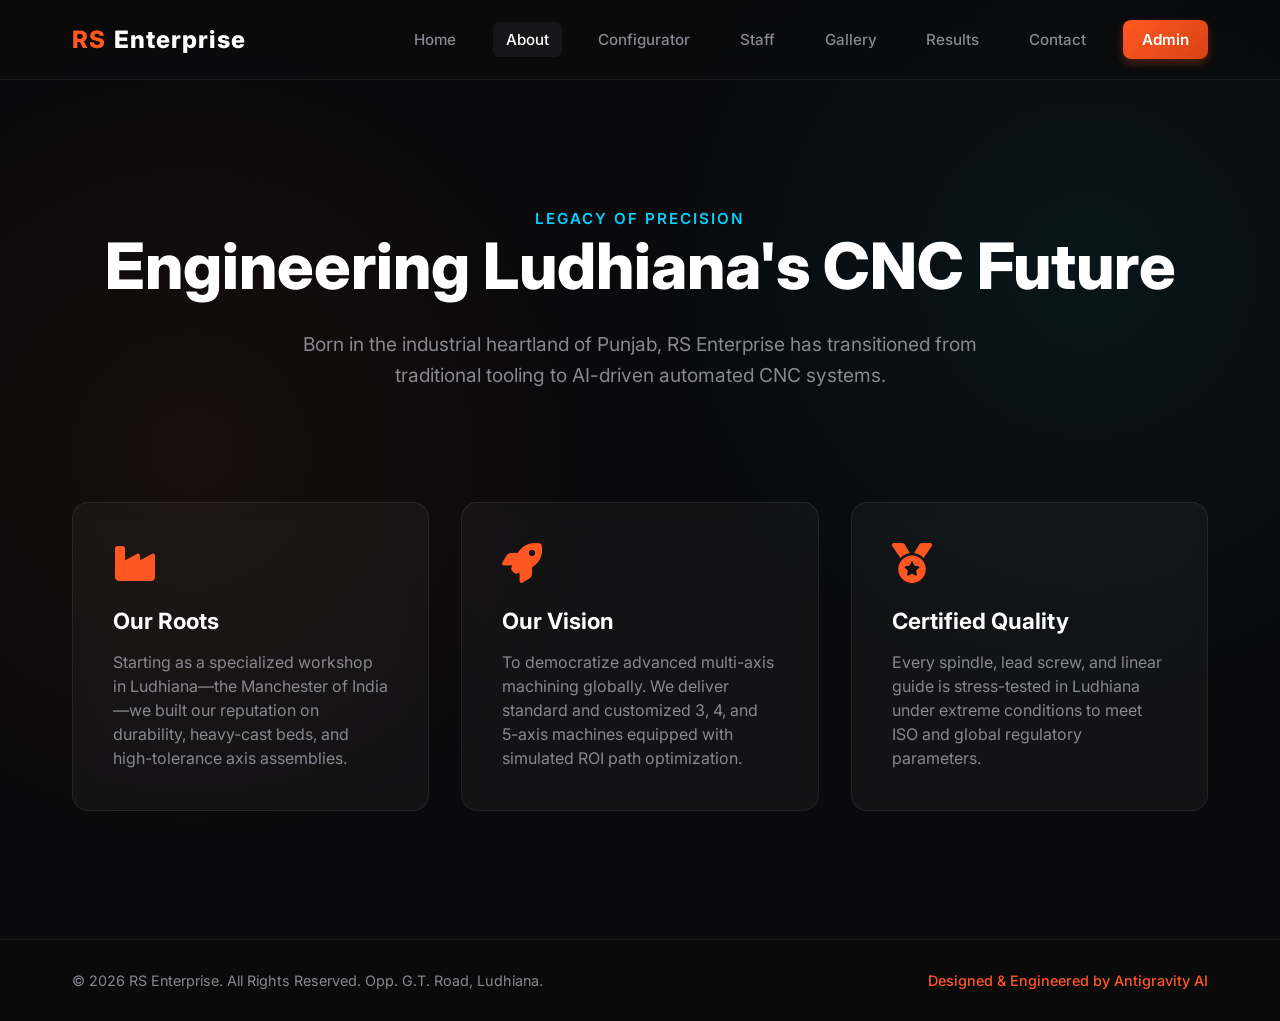
==== client/about.html @ ba9de322 "Added multi-tab structural pages, copied dashboard render image into assets, and added /api/leads GE" ====
<!DOCTYPE html>
<html lang="en">
<head>
    <meta charset="UTF-8">
    <meta name="viewport" content="width=device-width, initial-scale=1.0">
    <title>About Us - RS Enterprise CNC</title>
    <link rel="stylesheet" href="styles.css">
    <link href="https://fonts.googleapis.com/css2?family=Inter:wght@300;400;600;800&display=swap" rel="stylesheet">
    <link rel="stylesheet" href="https://cdnjs.cloudflare.com/ajax/libs/font-awesome/6.4.0/css/all.min.css">
</head>
<body>
    <div class="mesh-background"></div>

    <!-- Navigation Header -->
    <header class="glass-navbar">
        <div class="nav-container">
            <a href="index.html" class="logo">
                <span class="logo-bold">RS</span> Enterprise
            </a>
            <nav class="nav-menu" id="nav-menu">
                <a href="index.html" class="nav-link">Home</a>
                <a href="about.html" class="nav-link active">About</a>
                <a href="configurator.html" class="nav-link">Configurator</a>
                <a href="staff.html" class="nav-link">Staff</a>
                <a href="gallery.html" class="nav-link">Gallery</a>
                <a href="results.html" class="nav-link">Results</a>
                <a href="contact.html" class="nav-link">Contact</a>
                <a href="login.html" class="nav-link btn-nav">Admin</a>
            </nav>
            <button class="nav-toggle" id="nav-toggle">
                <i class="fa-solid fa-bars"></i>
            </button>
        </div>
    </header>

    <!-- Main Container -->
    <main class="page-container">
        <section class="hero-section" style="padding-bottom: 2rem;">
            <span class="hero-tagline">Legacy of Precision</span>
            <h1 class="hero-title">Engineering Ludhiana's CNC Future</h1>
            <p class="hero-subtitle">Born in the industrial heartland of Punjab, RS Enterprise has transitioned from traditional tooling to AI-driven automated CNC systems.</p>
        </section>

        <!-- Legacy Cards Grid -->
        <div class="features-grid" style="margin-top: 2rem;">
            <div class="feature-card">
                <i class="fa-solid fa-industry"></i>
                <h3>Our Roots</h3>
                <p>Starting as a specialized workshop in Ludhiana—the Manchester of India—we built our reputation on durability, heavy-cast beds, and high-tolerance axis assemblies.</p>
            </div>
            <div class="feature-card">
                <i class="fa-solid fa-rocket"></i>
                <h3>Our Vision</h3>
                <p>To democratize advanced multi-axis machining globally. We deliver standard and customized 3, 4, and 5-axis machines equipped with simulated ROI path optimization.</p>
            </div>
            <div class="feature-card">
                <i class="fa-solid fa-medal"></i>
                <h3>Certified Quality</h3>
                <p>Every spindle, lead screw, and linear guide is stress-tested in Ludhiana under extreme conditions to meet ISO and global regulatory parameters.</p>
            </div>
        </div>
    </main>

    <!-- Global Footer -->
    <footer class="glass-footer">
        <div class="footer-container">
            <p>&copy; 2026 RS Enterprise. All Rights Reserved. Opp. G.T. Road, Ludhiana.</p>
            <p class="designer">Designed & Engineered by Antigravity AI</p>
        </div>
    </footer>

    <script src="navbar.js"></script>
</body>
</html>
---- client/styles.css ----
:root {
    --bg-dark: #0a0a0c;
    --accent-orange: #ff5722;
    --accent-blue: #00d2ff;
    --text-main: #ffffff;
    --text-muted: #888890;
    --glass-bg: rgba(255, 255, 255, 0.04);
    --glass-border: rgba(255, 255, 255, 0.08);
    --nav-height: 80px;
}

* {
    box-sizing: border-box;
    margin: 0;
    padding: 0;
    font-family: 'Inter', sans-serif;
}

body {
    background-color: var(--bg-dark);
    color: var(--text-main);
    min-height: 100vh;
    overflow-x: hidden;
    display: flex;
    flex-direction: column;
    padding-top: var(--nav-height);
}

/* Mesh Gradient Background */
.mesh-background {
    position: fixed;
    top: 0;
    left: 0;
    width: 100vw;
    height: 100vh;
    background: radial-gradient(circle at 15% 50%, rgba(255, 87, 34, 0.06), transparent 35%),
                radial-gradient(circle at 85% 30%, rgba(0, 210, 255, 0.06), transparent 35%);
    z-index: -1;
    animation: pulseBg 15s infinite alternate;
}

@keyframes pulseBg {
    0% { transform: scale(1); }
    100% { transform: scale(1.03); }
}

/* Unified Navigation Bar */
.glass-navbar {
    position: fixed;
    top: 0;
    left: 0;
    width: 100%;
    height: var(--nav-height);
    background: rgba(10, 10, 12, 0.7);
    backdrop-filter: blur(15px);
    -webkit-backdrop-filter: blur(15px);
    border-bottom: 1px solid var(--glass-border);
    z-index: 1000;
    display: flex;
    align-items: center;
}

.nav-container {
    width: 100%;
    max-width: 1200px;
    margin: 0 auto;
    padding: 0 2rem;
    display: flex;
    justify-content: space-between;
    align-items: center;
}

.logo {
    color: var(--text-main);
    text-decoration: none;
    font-size: 1.5rem;
    font-weight: 800;
    letter-spacing: 1px;
    display: flex;
    align-items: center;
    gap: 0.5rem;
}

.logo-bold {
    color: var(--accent-orange);
}

.nav-menu {
    display: flex;
    align-items: center;
    gap: 1.5rem;
}

.nav-link {
    color: var(--text-muted);
    text-decoration: none;
    font-size: 0.95rem;
    font-weight: 500;
    transition: all 0.3s;
    padding: 0.5rem 0.8rem;
    border-radius: 6px;
}

.nav-link:hover, .nav-link.active {
    color: var(--text-main);
    background: rgba(255,255,255,0.05);
}

.btn-nav {
    background: linear-gradient(135deg, var(--accent-orange), #d84315);
    color: #fff;
    font-weight: 600;
    padding: 0.6rem 1.2rem;
    border-radius: 8px;
    box-shadow: 0 4px 10px rgba(255, 87, 34, 0.3);
}

.btn-nav:hover {
    transform: translateY(-2px);
    box-shadow: 0 6px 15px rgba(255, 87, 34, 0.4);
    color: #fff;
}

.nav-toggle {
    display: none;
    background: none;
    border: none;
    color: #fff;
    font-size: 1.5rem;
    cursor: pointer;
}

/* Page Layout Template */
.page-container {
    width: 100%;
    max-width: 1200px;
    margin: 0 auto;
    padding: 4rem 2rem;
    flex-grow: 1;
    display: flex;
    flex-direction: column;
    justify-content: center;
}

/* Hero Section */
.hero-section {
    text-align: center;
    padding: 4rem 0;
}

.hero-tagline {
    color: var(--accent-blue);
    font-size: 0.95rem;
    font-weight: 600;
    letter-spacing: 2px;
    text-transform: uppercase;
    margin-bottom: 1rem;
}

.hero-title {
    font-size: clamp(2.2rem, 6vw, 4rem);
    font-weight: 800;
    line-height: 1.2;
    margin-bottom: 1.5rem;
}

.hero-subtitle {
    color: var(--text-muted);
    font-size: 1.2rem;
    max-width: 700px;
    margin: 0 auto 3rem auto;
    line-height: 1.6;
}

.hero-btns {
    display: flex;
    justify-content: center;
    gap: 1.5rem;
}

.btn-primary, .btn-secondary {
    padding: 1rem 2rem;
    border-radius: 8px;
    font-size: 1.1rem;
    font-weight: 600;
    text-decoration: none;
    transition: all 0.3s;
    display: inline-flex;
    align-items: center;
    gap: 0.8rem;
}

.btn-primary {
    background: linear-gradient(135deg, var(--accent-orange), #d84315);
    color: #fff;
    box-shadow: 0 4px 15px rgba(255, 87, 34, 0.3);
}

.btn-primary:hover {
    transform: translateY(-2px);
    box-shadow: 0 6px 20px rgba(255, 87, 34, 0.4);
}

.btn-secondary {
    background: var(--glass-bg);
    border: 1px solid var(--glass-border);
    color: #fff;
}

.btn-secondary:hover {
    background: rgba(255,255,255,0.08);
    border-color: var(--accent-blue);
}

/* Section Header */
.section-header {
    text-align: center;
    margin-bottom: 4rem;
}

.section-title {
    font-size: 2.2rem;
    font-weight: 700;
    margin-bottom: 1rem;
}

.section-subtitle {
    color: var(--text-muted);
    font-size: 1.1rem;
}

/* Features Grid */
.features-grid {
    display: grid;
    grid-template-columns: repeat(auto-fit, minmax(300px, 1fr));
    gap: 2rem;
    margin-bottom: 4rem;
}

.feature-card {
    background: var(--glass-bg);
    border: 1px solid var(--glass-border);
    backdrop-filter: blur(10px);
    -webkit-backdrop-filter: blur(10px);
    border-radius: 16px;
    padding: 2.5rem;
    transition: all 0.3s ease;
}

.feature-card:hover {
    transform: translateY(-5px);
    border-color: var(--accent-orange);
    box-shadow: 0 10px 30px rgba(255, 87, 34, 0.08);
}

.feature-card i {
    font-size: 2.5rem;
    color: var(--accent-orange);
    margin-bottom: 1.5rem;
}

.feature-card h3 {
    font-size: 1.4rem;
    margin-bottom: 1rem;
}

.feature-card p {
    color: var(--text-muted);
    line-height: 1.5;
}

/* Stats Section */
.stats-section {
    display: flex;
    justify-content: center;
    gap: 4rem;
    margin-top: 4rem;
    flex-wrap: wrap;
}

.stat-item {
    text-align: center;
}

.stat-num {
    font-size: 3rem;
    font-weight: 800;
    color: var(--accent-blue);
    margin-bottom: 0.5rem;
}

.stat-label {
    color: var(--text-muted);
    font-size: 0.95rem;
    text-transform: uppercase;
    letter-spacing: 1px;
}

/* App Container for Configurator Page */
.app-container {
    width: 100%;
    max-width: 1000px;
    padding: 2rem;
    position: relative;
    min-height: 600px;
    margin: 2rem auto;
}

/* Configurator Wizard Steps (Preserved) */
.wizard-step {
    position: absolute;
    width: 100%;
    top: 50%;
    left: 50%;
    transform: translate(-50%, -50%) scale(1);
    opacity: 1;
    transition: all 0.6s cubic-bezier(0.175, 0.885, 0.32, 1.275);
    pointer-events: auto;
}

.wizard-step.hidden {
    opacity: 0;
    transform: translate(-50%, -40%) scale(0.95);
    pointer-events: none;
    visibility: hidden;
}

.wizard-step.exit-up {
    opacity: 0;
    transform: translate(-50%, -60%) scale(1.05);
    pointer-events: none;
    visibility: hidden;
}

.headline {
    text-align: center;
    font-size: clamp(1.8rem, 5vw, 2.5rem);
    font-weight: 600;
    margin-bottom: 3rem;
    line-height: 1.3;
}

/* Glassmorphism Cards */
.card-grid {
    display: flex;
    gap: 2rem;
    justify-content: center;
}

.industry-card {
    background: var(--glass-bg);
    border: 1px solid var(--glass-border);
    backdrop-filter: blur(10px);
    -webkit-backdrop-filter: blur(10px);
    border-radius: 16px;
    padding: 2.5rem 1.5rem;
    text-align: center;
    color: var(--text-main);
    cursor: pointer;
    flex: 1;
    transition: all 0.3s ease;
}

.industry-card:hover {
    transform: translateY(-10px);
    background: rgba(255, 255, 255, 0.08);
    border-color: var(--accent-blue);
    box-shadow: 0 10px 30px rgba(0, 210, 255, 0.15);
}

.industry-card .icon {
    font-size: 3rem;
    margin-bottom: 1.5rem;
    color: var(--accent-blue);
}

.industry-card h2 {
    font-size: 1.5rem;
    margin-bottom: 0.5rem;
}

.industry-card p {
    color: var(--text-muted);
    font-size: 0.95rem;
    line-height: 1.4;
}

/* Inputs & Form Elements */
.input-group {
    background: var(--glass-bg);
    border: 1px solid var(--glass-border);
    border-radius: 12px;
    padding: 2rem;
    margin-bottom: 1.5rem;
    backdrop-filter: blur(10px);
}

label {
    display: block;
    font-size: 1.1rem;
    font-weight: 600;
    margin-bottom: 1rem;
}

.glass-input, .glass-slider {
    width: 100%;
    background: rgba(0,0,0,0.3);
    border: 1px solid var(--glass-border);
    color: #fff;
    padding: 1rem;
    border-radius: 8px;
    font-size: 1rem;
    outline: none;
    min-height: 44px;
}

.glass-input:focus {
    border-color: var(--accent-orange);
}

.glass-input option {
    background-color: var(--bg-dark);
}

.toggle-group {
    display: flex;
    gap: 1rem;
}

.axis-toggle {
    flex: 1;
    background: rgba(0,0,0,0.3);
    border: 1px solid var(--glass-border);
    color: #fff;
    padding: 1rem;
    border-radius: 8px;
    cursor: pointer;
    transition: all 0.2s;
    min-height: 44px;
}

.axis-toggle.active, .axis-toggle:hover {
    background: rgba(255, 87, 34, 0.1);
    border-color: var(--accent-orange);
    color: var(--accent-orange);
}

.microcopy {
    color: var(--text-muted);
    font-size: 0.85rem;
    margin-top: 0.5rem;
}

/* Buttons inside Wizard */
.nav-btn, .cta-btn {
    display: block;
    width: 100%;
    padding: 1.2rem;
    background: transparent;
    border: 1px solid var(--glass-border);
    color: #fff;
    font-size: 1.1rem;
    border-radius: 8px;
    cursor: pointer;
    transition: all 0.3s;
    text-align: center;
    margin-top: 2rem;
    min-height: 55px;
}

.nav-btn:hover {
    background: rgba(255,255,255,0.05);
}

.cta-btn {
    background: linear-gradient(135deg, var(--accent-orange), #d84315);
    border: none;
    font-weight: 600;
    font-size: 1.3rem;
    box-shadow: 0 4px 15px rgba(255, 87, 34, 0.4);
    display: flex;
    flex-direction: column;
    align-items: center;
    justify-content: center;
    gap: 0.3rem;
}

.cta-btn:hover {
    transform: scale(1.02);
    box-shadow: 0 6px 20px rgba(255, 87, 34, 0.6);
}

.cta-microcopy {
    font-size: 0.8rem;
    font-weight: 300;
    opacity: 0.9;
}

/* Scanner */
.scanner {
    width: 100%;
    height: 4px;
    background: var(--accent-blue);
    box-shadow: 0 0 10px var(--accent-blue);
    animation: scan 2s ease-in-out infinite;
    margin-bottom: 2rem;
    border-radius: 2px;
}

@keyframes scan {
    0% { transform: scaleX(0); opacity: 0; }
    50% { transform: scaleX(1); opacity: 1; }
    100% { transform: scaleX(0); opacity: 0; }
}

.skeleton-grid {
    display: flex;
    gap: 2rem;
    margin-top: 2rem;
}

.skeleton-box {
    background: rgba(255,255,255,0.05);
    border-radius: 12px;
    animation: pulse 1.5s infinite;
}

.s-large { flex: 2; height: 300px; }
.skeleton-col { flex: 1; display: flex; flex-direction: column; gap: 1rem; }
.s-small { flex: 1; min-height: 140px; }

@keyframes pulse {
    0% { background: rgba(255,255,255,0.02); }
    50% { background: rgba(255,255,255,0.06); }
    100% { background: rgba(255,255,255,0.02); }
}

/* Dashboard */
.dashboard-header {
    text-align: center;
    margin-bottom: 3rem;
}

.dashboard-header p { color: var(--text-muted); }

.dashboard-grid {
    display: flex;
    gap: 2rem;
}

.dash-panel {
    background: var(--glass-bg);
    border: 1px solid var(--glass-border);
    backdrop-filter: blur(10px);
    border-radius: 16px;
    padding: 2rem;
}

.render-panel {
    flex: 2;
    display: flex;
    align-items: center;
    justify-content: center;
    overflow: hidden;
}

.render-img {
    max-width: 100%;
    max-height: 400px;
    border-radius: 8px;
    object-fit: cover;
}

.dash-sidebar {
    flex: 1;
    display: flex;
    flex-direction: column;
    gap: 1.5rem;
}

.highlight-panel h3, .spec-panel h3 {
    margin-bottom: 1.5rem;
    color: var(--accent-blue);
}

.metric {
    margin-bottom: 1rem;
}

.metric .value {
    display: block;
    font-size: 2rem;
    font-weight: 800;
}

.metric .value.success { color: #00e676; }
.metric .label { color: var(--text-muted); font-size: 0.9rem; }

#spec-list {
    list-style: none;
}

#spec-list li {
    padding: 0.8rem 0;
    border-bottom: 1px solid rgba(255,255,255,0.05);
    color: #ddd;
}
#spec-list li strong { color: #fff; }

/* Contact Form CSS */
.contact-grid {
    display: grid;
    grid-template-columns: 3fr 2fr;
    gap: 2rem;
}

.glass-form {
    background: var(--glass-bg);
    border: 1px solid var(--glass-border);
    border-radius: 16px;
    padding: 2.5rem;
    backdrop-filter: blur(10px);
}

.form-row {
    display: grid;
    grid-template-columns: 1fr 1fr;
    gap: 1.5rem;
    margin-bottom: 1.5rem;
}

.form-group {
    margin-bottom: 1.5rem;
    display: flex;
    flex-direction: column;
}

.form-group label {
    font-size: 0.95rem;
    font-weight: 600;
    margin-bottom: 0.5rem;
}

.glass-textarea {
    min-height: 120px;
    resize: vertical;
}

.contact-info-panel {
    display: flex;
    flex-direction: column;
    gap: 1.5rem;
}

.info-box {
    background: var(--glass-bg);
    border: 1px solid var(--glass-border);
    border-radius: 16px;
    padding: 2rem;
    backdrop-filter: blur(10px);
}

.info-box h3 {
    margin-bottom: 1rem;
    color: var(--accent-blue);
}

.info-box p {
    color: var(--text-muted);
    line-height: 1.6;
    font-size: 0.95rem;
}

/* Gallery Grid */
.gallery-grid {
    display: grid;
    grid-template-columns: repeat(auto-fit, minmax(280px, 1fr));
    gap: 1.5rem;
}

.gallery-card {
    background: var(--glass-bg);
    border: 1px solid var(--glass-border);
    border-radius: 16px;
    overflow: hidden;
    backdrop-filter: blur(10px);
    transition: all 0.3s ease;
}

.gallery-card:hover {
    transform: translateY(-5px);
    border-color: var(--accent-blue);
}

.gallery-img-container {
    width: 100%;
    height: 200px;
    background: rgba(255,255,255,0.02);
    display: flex;
    align-items: center;
    justify-content: center;
}

.gallery-img-container i {
    font-size: 3rem;
    color: var(--accent-blue);
}

.gallery-info {
    padding: 1.5rem;
}

.gallery-info h3 {
    font-size: 1.2rem;
    margin-bottom: 0.5rem;
}

.gallery-info p {
    color: var(--text-muted);
    font-size: 0.9rem;
    line-height: 1.4;
}

/* Staff & Testimonials Styling */
.staff-grid {
    display: grid;
    grid-template-columns: repeat(auto-fit, minmax(280px, 1fr));
    gap: 2rem;
}

.staff-card {
    background: var(--glass-bg);
    border: 1px solid var(--glass-border);
    border-radius: 16px;
    padding: 2.5rem 1.5rem;
    text-align: center;
    backdrop-filter: blur(10px);
    transition: all 0.3s;
}

.staff-card:hover {
    transform: translateY(-5px);
    border-color: var(--accent-orange);
}

.staff-avatar {
    width: 100px;
    height: 100px;
    border-radius: 50%;
    background: rgba(255,255,255,0.05);
    margin: 0 auto 1.5rem auto;
    display: flex;
    align-items: center;
    justify-content: center;
    border: 2px solid var(--glass-border);
}

.staff-avatar i {
    font-size: 2.5rem;
    color: var(--accent-orange);
}

.staff-name {
    font-size: 1.3rem;
    font-weight: 600;
    margin-bottom: 0.5rem;
}

.staff-role {
    color: var(--accent-orange);
    font-size: 0.9rem;
    font-weight: 600;
    margin-bottom: 1rem;
    text-transform: uppercase;
    letter-spacing: 1px;
}

.staff-bio {
    color: var(--text-muted);
    font-size: 0.95rem;
    line-height: 1.5;
}

/* Testimonial Page Grid */
.testimonials-list {
    display: grid;
    grid-template-columns: repeat(auto-fit, minmax(320px, 1fr));
    gap: 2rem;
}

.testimonial-card {
    background: var(--glass-bg);
    border: 1px solid var(--glass-border);
    border-radius: 16px;
    padding: 2.5rem;
    backdrop-filter: blur(10px);
    position: relative;
}

.testimonial-quote {
    color: #e0e0e0;
    font-size: 1rem;
    line-height: 1.6;
    margin-bottom: 1.5rem;
    font-style: italic;
}

.testimonial-author {
    font-weight: 600;
    color: var(--text-main);
}

.testimonial-company {
    color: var(--accent-blue);
    font-size: 0.85rem;
    margin-top: 0.2rem;
}

/* Admin Leads Table Styling */
.leads-container {
    background: var(--glass-bg);
    border: 1px solid var(--glass-border);
    border-radius: 16px;
    padding: 2rem;
    margin-top: 2rem;
    overflow-x: auto;
}

.leads-table {
    width: 100%;
    border-collapse: collapse;
    text-align: left;
}

.leads-table th, .leads-table td {
    padding: 1rem;
    border-bottom: 1px solid var(--glass-border);
}

.leads-table th {
    color: var(--accent-blue);
    font-weight: 600;
}

.leads-table tr:hover td {
    background: rgba(255,255,255,0.02);
}

/* Footer styling */
.glass-footer {
    background: rgba(10, 10, 12, 0.9);
    border-top: 1px solid var(--glass-border);
    padding: 2rem 0;
    margin-top: auto;
}

.footer-container {
    max-width: 1200px;
    margin: 0 auto;
    padding: 0 2rem;
    display: flex;
    justify-content: space-between;
    align-items: center;
    color: var(--text-muted);
    font-size: 0.9rem;
    flex-wrap: wrap;
    gap: 1rem;
}

.designer {
    color: var(--accent-orange);
    font-weight: 500;
}

/* Mobile Responsiveness */
@media (max-width: 768px) {
    .nav-toggle {
        display: block;
    }
    
    .nav-menu {
        position: fixed;
        top: var(--nav-height);
        left: -100%;
        width: 100%;
        height: calc(100vh - var(--nav-height));
        background: rgba(10, 10, 12, 0.98);
        backdrop-filter: blur(20px);
        flex-direction: column;
        align-items: center;
        justify-content: center;
        gap: 2rem;
        transition: all 0.4s ease;
        z-index: 999;
    }
    
    .nav-menu.active {
        left: 0;
    }
    
    .nav-link {
        font-size: 1.2rem;
    }
    
    .page-container {
        padding: 2rem 1rem;
    }
    
    .hero-btns {
        flex-direction: column;
        gap: 1rem;
        padding: 0 1rem;
    }
    
    .contact-grid {
        grid-template-columns: 1fr;
    }
    
    .form-row {
        grid-template-columns: 1fr;
        gap: 0;
    }
    
    .footer-container {
        flex-direction: column;
        text-align: center;
    }
}
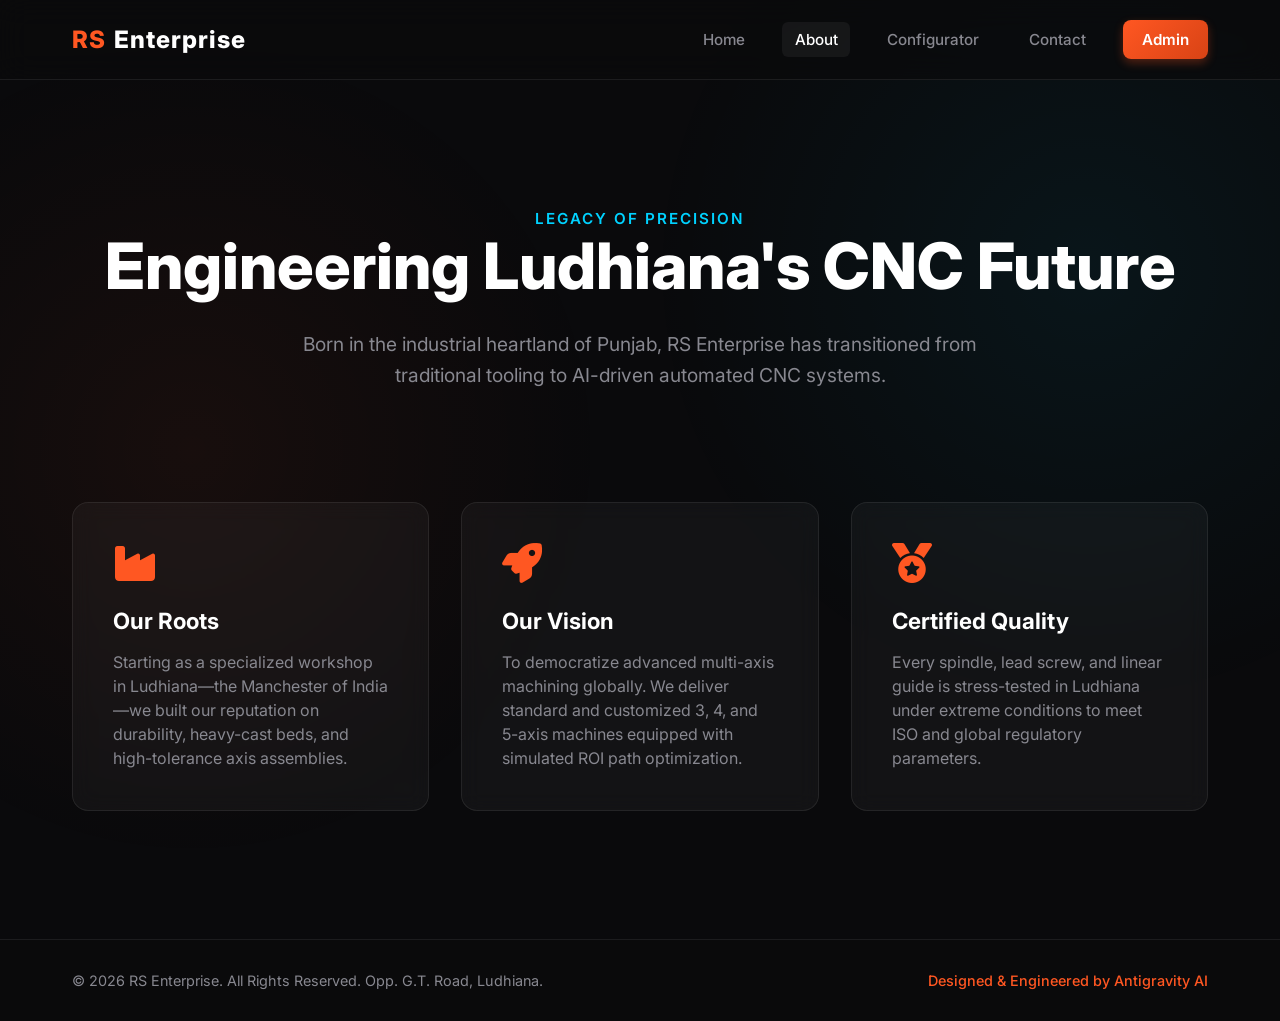
==== commit 98b922ad: "Removed Staff, Gallery, and Results pages and nav links" ====
--- a/client/about.html
+++ b/client/about.html
@@ -21,9 +21,6 @@
                 <a href="index.html" class="nav-link">Home</a>
                 <a href="about.html" class="nav-link active">About</a>
                 <a href="configurator.html" class="nav-link">Configurator</a>
-                <a href="staff.html" class="nav-link">Staff</a>
-                <a href="gallery.html" class="nav-link">Gallery</a>
-                <a href="results.html" class="nav-link">Results</a>
                 <a href="contact.html" class="nav-link">Contact</a>
                 <a href="login.html" class="nav-link btn-nav">Admin</a>
             </nav>
--- a/client/styles.css
+++ b/client/styles.css
@@ -872,12 +872,477 @@
     font-weight: 500;
 }
 
-/* Mobile Responsiveness */
+/* ═══ Admin CMS Dashboard ═══ */
+
+.admin-header {
+    display: flex;
+    justify-content: space-between;
+    align-items: center;
+    margin-bottom: 2rem;
+    flex-wrap: wrap;
+    gap: 1rem;
+}
+
+.admin-title {
+    font-size: 2.2rem;
+    font-weight: 800;
+}
+
+.admin-subtitle {
+    color: var(--text-muted);
+    font-size: 1rem;
+    margin-top: 0.3rem;
+}
+
+.btn-logout {
+    background: rgba(255, 255, 255, 0.05);
+    border: 1px solid var(--glass-border);
+    color: var(--text-muted);
+    padding: 0.6rem 1.2rem;
+    border-radius: 8px;
+    cursor: pointer;
+    font-size: 0.9rem;
+    transition: all 0.3s;
+}
+
+.btn-logout:hover {
+    color: #ff5252;
+    border-color: #ff5252;
+    background: rgba(255, 82, 82, 0.08);
+}
+
+/* Admin Tab Bar */
+.admin-tabs-bar {
+    display: flex;
+    gap: 0.5rem;
+    margin-bottom: 2rem;
+    background: var(--glass-bg);
+    border: 1px solid var(--glass-border);
+    border-radius: 12px;
+    padding: 0.4rem;
+    overflow-x: auto;
+}
+
+.admin-tab {
+    flex: 1;
+    background: transparent;
+    border: none;
+    color: var(--text-muted);
+    padding: 0.9rem 1.2rem;
+    border-radius: 8px;
+    cursor: pointer;
+    font-size: 0.95rem;
+    font-weight: 500;
+    transition: all 0.3s;
+    white-space: nowrap;
+    display: flex;
+    align-items: center;
+    justify-content: center;
+    gap: 0.6rem;
+}
+
+.admin-tab:hover {
+    color: var(--text-main);
+    background: rgba(255, 255, 255, 0.04);
+}
+
+.admin-tab.active {
+    background: linear-gradient(135deg, var(--accent-orange), #d84315);
+    color: #fff;
+    font-weight: 600;
+    box-shadow: 0 4px 12px rgba(255, 87, 34, 0.25);
+}
+
+/* Upload Zone */
+.upload-zone {
+    border: 2px dashed var(--glass-border);
+    border-radius: 12px;
+    padding: 3rem 2rem;
+    text-align: center;
+    cursor: pointer;
+    transition: all 0.3s;
+    display: flex;
+    flex-direction: column;
+    align-items: center;
+    gap: 0.8rem;
+}
+
+.upload-zone:hover {
+    border-color: var(--accent-blue);
+    background: rgba(0, 210, 255, 0.03);
+}
+
+.upload-zone.dragover {
+    border-color: var(--accent-orange);
+    background: rgba(255, 87, 34, 0.06);
+    transform: scale(1.01);
+}
+
+.upload-icon {
+    font-size: 2.5rem;
+    color: var(--accent-blue);
+}
+
+.upload-text {
+    color: var(--text-main);
+    font-size: 1rem;
+    font-weight: 500;
+}
+
+.upload-hint {
+    color: var(--text-muted);
+    font-size: 0.85rem;
+}
+
+.image-preview {
+    max-width: 100%;
+    max-height: 250px;
+    border-radius: 12px;
+    margin-top: 1rem;
+    object-fit: cover;
+    border: 1px solid var(--glass-border);
+}
+
+/* Stock Status Badges */
+.badge {
+    display: inline-block;
+    padding: 0.3rem 0.8rem;
+    border-radius: 20px;
+    font-size: 0.8rem;
+    font-weight: 600;
+    letter-spacing: 0.5px;
+}
+
+.badge-instock {
+    background: rgba(0, 230, 118, 0.12);
+    color: #00e676;
+    border: 1px solid rgba(0, 230, 118, 0.25);
+}
+
+.badge-outofstock {
+    background: rgba(255, 82, 82, 0.12);
+    color: #ff5252;
+    border: 1px solid rgba(255, 82, 82, 0.25);
+}
+
+.badge-special {
+    background: rgba(255, 193, 7, 0.12);
+    color: #ffc107;
+    border: 1px solid rgba(255, 193, 7, 0.25);
+}
+
+/* Table Action Buttons */
+.action-cell {
+    display: flex;
+    gap: 0.5rem;
+}
+
+.action-btn {
+    background: rgba(255, 255, 255, 0.05);
+    border: 1px solid var(--glass-border);
+    color: var(--text-muted);
+    width: 36px;
+    height: 36px;
+    border-radius: 8px;
+    cursor: pointer;
+    display: flex;
+    align-items: center;
+    justify-content: center;
+    transition: all 0.2s;
+}
+
+.edit-btn:hover {
+    color: var(--accent-blue);
+    border-color: var(--accent-blue);
+    background: rgba(0, 210, 255, 0.08);
+}
+
+.delete-btn:hover {
+    color: #ff5252;
+    border-color: #ff5252;
+    background: rgba(255, 82, 82, 0.08);
+}
+
+/* Form Actions Row */
+.form-actions {
+    display: flex;
+    gap: 1rem;
+    margin-top: 2rem;
+}
+
+/* Empty & Error Table States */
+.empty-state {
+    text-align: center;
+    color: var(--text-muted);
+    padding: 2rem !important;
+    font-style: italic;
+}
+
+.error-state {
+    color: #ff5252 !important;
+}
+
+/* Hidden utility */
+.hidden {
+    display: none !important;
+}
+
+/* ═══ Global Action Bar ═══ */
+.action-bar {
+    display: flex;
+    justify-content: space-between;
+    align-items: center;
+    margin-bottom: 1.5rem;
+    flex-wrap: wrap;
+    gap: 1rem;
+}
+
+.action-bar-left { display: flex; align-items: center; gap: 1rem; }
+.action-bar-right { display: flex; align-items: center; gap: 0.6rem; }
+
+.action-bar-btn {
+    background: var(--glass-bg);
+    border: 1px solid var(--glass-border);
+    color: var(--text-main);
+    padding: 0.55rem 1rem;
+    border-radius: 8px;
+    cursor: pointer;
+    font-size: 0.9rem;
+    transition: all 0.2s;
+    display: flex;
+    align-items: center;
+    gap: 0.4rem;
+    white-space: nowrap;
+}
+
+.action-bar-btn:hover {
+    background: rgba(255,255,255,0.08);
+    border-color: var(--accent-blue);
+}
+
+.btn-logout-bar:hover {
+    color: #ff5252;
+    border-color: #ff5252;
+    background: rgba(255,82,82,0.08);
+}
+
+/* Quick Add Dropdown */
+.quick-add-wrapper {
+    position: relative;
+}
+
+.quick-add-btn {
+    background: linear-gradient(135deg, var(--accent-orange), #d84315);
+    border: none;
+    color: #fff;
+    font-weight: 600;
+}
+
+.quick-add-btn:hover {
+    box-shadow: 0 4px 12px rgba(255,87,34,0.3);
+}
+
+.quick-add-menu {
+    position: absolute;
+    top: calc(100% + 6px);
+    right: 0;
+    background: rgba(20,20,25,0.95);
+    border: 1px solid var(--glass-border);
+    border-radius: 10px;
+    backdrop-filter: blur(15px);
+    min-width: 180px;
+    z-index: 100;
+    overflow: hidden;
+}
+
+.quick-add-menu button {
+    width: 100%;
+    background: none;
+    border: none;
+    color: var(--text-main);
+    padding: 0.8rem 1.2rem;
+    text-align: left;
+    cursor: pointer;
+    font-size: 0.9rem;
+    display: flex;
+    align-items: center;
+    gap: 0.6rem;
+    transition: background 0.2s;
+}
+
+.quick-add-menu button:hover {
+    background: rgba(255,255,255,0.06);
+}
+
+/* ═══ Analytics Stat Cards ═══ */
+.stat-cards-grid {
+    display: grid;
+    grid-template-columns: repeat(auto-fit, minmax(220px, 1fr));
+    gap: 1.5rem;
+}
+
+.stat-card {
+    background: var(--glass-bg);
+    border: 1px solid var(--glass-border);
+    border-radius: 16px;
+    padding: 2rem 1.5rem;
+    backdrop-filter: blur(10px);
+    transition: all 0.3s;
+}
+
+.stat-card:hover {
+    border-color: var(--accent-blue);
+    transform: translateY(-3px);
+}
+
+.stat-card-icon {
+    font-size: 1.8rem;
+    color: var(--accent-blue);
+    margin-bottom: 1rem;
+}
+
+.stat-card-value {
+    font-size: 2.2rem;
+    font-weight: 800;
+    margin-bottom: 0.3rem;
+}
+
+.stat-card-label {
+    color: var(--text-muted);
+    font-size: 0.9rem;
+    text-transform: uppercase;
+    letter-spacing: 0.5px;
+}
+
+/* ═══ Pipeline Bars ═══ */
+.pipeline-row {
+    display: flex;
+    align-items: center;
+    gap: 1rem;
+    margin-bottom: 1rem;
+}
+
+.pipeline-label {
+    width: 120px;
+    font-size: 0.9rem;
+    color: var(--text-muted);
+    flex-shrink: 0;
+}
+
+.pipeline-bar-track {
+    flex: 1;
+    height: 24px;
+    background: rgba(255,255,255,0.04);
+    border-radius: 12px;
+    overflow: hidden;
+}
+
+.pipeline-bar {
+    height: 100%;
+    border-radius: 12px;
+    transition: width 0.6s ease;
+    min-width: 4px;
+}
+
+.pipeline-new { background: linear-gradient(90deg, #ffc107, #ffab00); }
+.pipeline-contact { background: linear-gradient(90deg, #00d2ff, #0097a7); }
+.pipeline-quote { background: linear-gradient(90deg, #00e676, #00c853); }
+.pipeline-won { background: linear-gradient(90deg, var(--accent-orange), #d84315); }
+
+.pipeline-count {
+    width: 30px;
+    text-align: right;
+    font-weight: 700;
+    font-size: 0.9rem;
+    flex-shrink: 0;
+}
+
+/* ═══ Inventory Toolbar ═══ */
+.inventory-toolbar {
+    display: flex;
+    justify-content: space-between;
+    align-items: center;
+    margin-bottom: 1.5rem;
+    flex-wrap: wrap;
+    gap: 1rem;
+}
+
+/* ═══ Lead Status Dropdown ═══ */
+.lead-status-select {
+    background: rgba(0,0,0,0.3);
+    border: 1px solid var(--glass-border);
+    color: var(--text-main);
+    padding: 0.4rem 0.6rem;
+    border-radius: 6px;
+    font-size: 0.85rem;
+    cursor: pointer;
+    outline: none;
+}
+
+.lead-status-select:focus {
+    border-color: var(--accent-orange);
+}
+
+.lead-status-select option {
+    background: var(--bg-dark);
+}
+
+/* ═══ Light Theme ═══ */
+body.theme-light {
+    --bg-dark: #f0f2f5;
+    --text-main: #1a1a2e;
+    --text-muted: #666680;
+    --glass-bg: rgba(255, 255, 255, 0.6);
+    --glass-border: rgba(0, 0, 0, 0.08);
+}
+
+body.theme-light .mesh-background {
+    background: radial-gradient(circle at 15% 50%, rgba(255, 87, 34, 0.04), transparent 35%),
+                radial-gradient(circle at 85% 30%, rgba(0, 210, 255, 0.04), transparent 35%);
+}
+
+body.theme-light .glass-navbar {
+    background: rgba(255, 255, 255, 0.8);
+    border-bottom-color: rgba(0,0,0,0.06);
+}
+
+body.theme-light .glass-input,
+body.theme-light .glass-textarea,
+body.theme-light .lead-status-select {
+    background: rgba(255,255,255,0.8);
+    color: #1a1a2e;
+    border-color: rgba(0,0,0,0.1);
+}
+
+body.theme-light .glass-input option,
+body.theme-light .lead-status-select option {
+    background: #fff;
+    color: #1a1a2e;
+}
+
+body.theme-light .glass-footer {
+    background: rgba(255,255,255,0.9);
+}
+
+body.theme-light .quick-add-menu {
+    background: rgba(255,255,255,0.95);
+    border-color: rgba(0,0,0,0.1);
+}
+
+body.theme-light .quick-add-menu button:hover {
+    background: rgba(0,0,0,0.04);
+}
+
+body.theme-light .pipeline-bar-track {
+    background: rgba(0,0,0,0.04);
+}
+
+/* ═══ Mobile Responsiveness ═══ */
 @media (max-width: 768px) {
     .nav-toggle {
         display: block;
     }
-    
+
     .nav-menu {
         position: fixed;
         top: var(--nav-height);
@@ -893,36 +1358,70 @@
         transition: all 0.4s ease;
         z-index: 999;
     }
-    
+
     .nav-menu.active {
         left: 0;
     }
-    
+
     .nav-link {
         font-size: 1.2rem;
     }
-    
+
     .page-container {
         padding: 2rem 1rem;
     }
-    
+
     .hero-btns {
         flex-direction: column;
         gap: 1rem;
         padding: 0 1rem;
     }
-    
+
     .contact-grid {
         grid-template-columns: 1fr;
     }
-    
+
     .form-row {
         grid-template-columns: 1fr;
         gap: 0;
     }
-    
+
     .footer-container {
         flex-direction: column;
         text-align: center;
     }
-}
+
+    .action-bar {
+        flex-direction: column;
+        align-items: flex-start;
+    }
+
+    .action-bar-right {
+        width: 100%;
+        flex-wrap: wrap;
+    }
+
+    .admin-tabs-bar {
+        overflow-x: auto;
+        -webkit-overflow-scrolling: touch;
+    }
+
+    .admin-tab {
+        font-size: 0.8rem;
+        padding: 0.7rem 0.8rem;
+    }
+
+    .stat-cards-grid {
+        grid-template-columns: 1fr 1fr;
+    }
+
+    .inventory-toolbar {
+        flex-direction: column;
+        align-items: flex-start;
+    }
+
+    .pipeline-label {
+        width: 80px;
+        font-size: 0.8rem;
+    }
+}
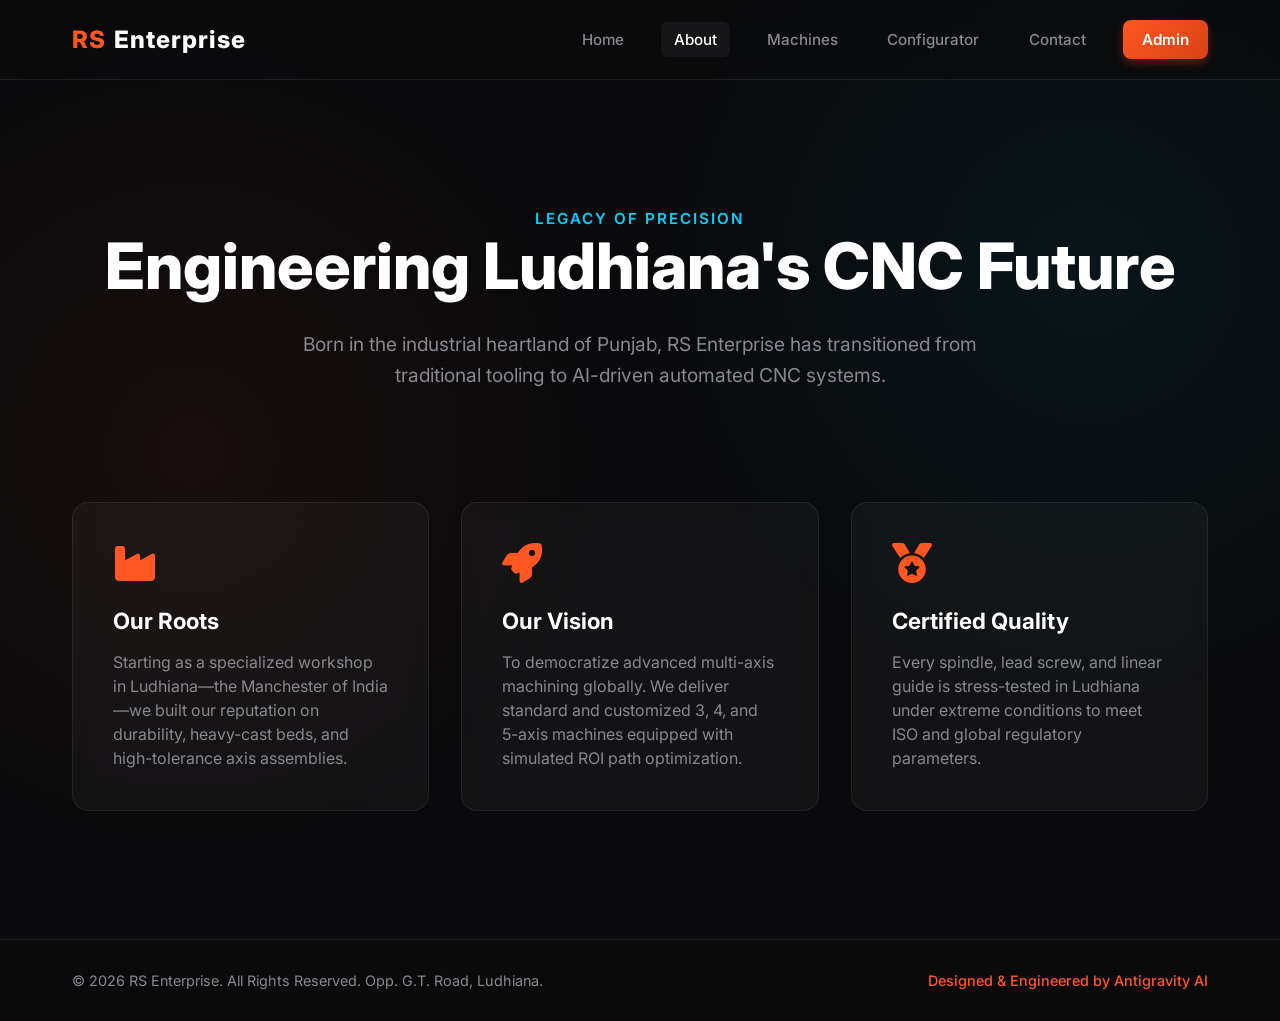
==== commit cf9d9625: "Added dedicated Machines catalog page with filters, full specs, pricing, and stock badges" ====
--- a/client/about.html
+++ b/client/about.html
@@ -20,6 +20,7 @@
             <nav class="nav-menu" id="nav-menu">
                 <a href="index.html" class="nav-link">Home</a>
                 <a href="about.html" class="nav-link active">About</a>
+                <a href="machines.html" class="nav-link">Machines</a>
                 <a href="configurator.html" class="nav-link">Configurator</a>
                 <a href="contact.html" class="nav-link">Contact</a>
                 <a href="login.html" class="nav-link btn-nav">Admin</a>
--- a/client/styles.css
+++ b/client/styles.css
@@ -1085,6 +1085,159 @@
 /* Hidden utility */
 .hidden {
     display: none !important;
+}
+
+/* ═══ Machine Catalog Page ═══ */
+.machine-filter-bar {
+    display: flex;
+    gap: 0.5rem;
+    flex-wrap: wrap;
+    margin-top: 1rem;
+}
+
+.filter-btn {
+    background: var(--glass-bg);
+    border: 1px solid var(--glass-border);
+    color: var(--text-muted);
+    padding: 0.6rem 1.3rem;
+    border-radius: 20px;
+    cursor: pointer;
+    font-size: 0.9rem;
+    transition: all 0.25s;
+}
+
+.filter-btn:hover {
+    color: var(--text-main);
+    border-color: var(--accent-blue);
+}
+
+.filter-btn.active {
+    background: linear-gradient(135deg, var(--accent-blue), #0097a7);
+    color: #fff;
+    border-color: transparent;
+    font-weight: 600;
+}
+
+.machines-catalog-grid {
+    display: grid;
+    grid-template-columns: repeat(auto-fill, minmax(340px, 1fr));
+    gap: 2rem;
+}
+
+.machine-catalog-card {
+    background: var(--glass-bg);
+    border: 1px solid var(--glass-border);
+    border-radius: 16px;
+    overflow: hidden;
+    backdrop-filter: blur(10px);
+    transition: all 0.3s;
+}
+
+.machine-catalog-card:hover {
+    border-color: var(--accent-blue);
+    transform: translateY(-4px);
+    box-shadow: 0 12px 40px rgba(0, 210, 255, 0.08);
+}
+
+.catalog-card-img {
+    width: 100%;
+    height: 200px;
+    overflow: hidden;
+    background: rgba(0,0,0,0.2);
+}
+
+.catalog-card-img img {
+    width: 100%;
+    height: 100%;
+    object-fit: cover;
+    transition: transform 0.4s;
+}
+
+.machine-catalog-card:hover .catalog-card-img img {
+    transform: scale(1.05);
+}
+
+.catalog-card-placeholder {
+    display: flex;
+    align-items: center;
+    justify-content: center;
+    font-size: 3.5rem;
+    color: var(--accent-blue);
+    opacity: 0.3;
+}
+
+.catalog-card-body {
+    padding: 1.5rem;
+}
+
+.catalog-card-header {
+    display: flex;
+    justify-content: space-between;
+    align-items: flex-start;
+    gap: 0.8rem;
+    margin-bottom: 0.8rem;
+}
+
+.catalog-card-header h3 {
+    font-size: 1.2rem;
+    font-weight: 700;
+}
+
+.catalog-card-desc {
+    color: var(--text-muted);
+    font-size: 0.9rem;
+    line-height: 1.5;
+    margin-bottom: 1.2rem;
+}
+
+.catalog-specs {
+    display: grid;
+    grid-template-columns: 1fr 1fr;
+    gap: 0.6rem;
+    margin-bottom: 1.5rem;
+}
+
+.catalog-spec {
+    display: flex;
+    align-items: center;
+    gap: 0.5rem;
+    font-size: 0.85rem;
+    color: var(--text-muted);
+}
+
+.catalog-spec i {
+    color: var(--accent-blue);
+    width: 16px;
+    text-align: center;
+    flex-shrink: 0;
+}
+
+.catalog-card-footer {
+    display: flex;
+    justify-content: space-between;
+    align-items: center;
+    padding-top: 1.2rem;
+    border-top: 1px solid var(--glass-border);
+}
+
+.catalog-price {
+    font-size: 1.5rem;
+    font-weight: 800;
+    color: #00e676;
+}
+
+.catalog-loading {
+    grid-column: 1 / -1;
+    text-align: center;
+    padding: 4rem;
+}
+
+.catalog-empty {
+    flex-direction: column;
+    align-items: center;
+    justify-content: center;
+    text-align: center;
+    padding: 4rem;
 }
 
 /* ═══ Global Action Bar ═══ */
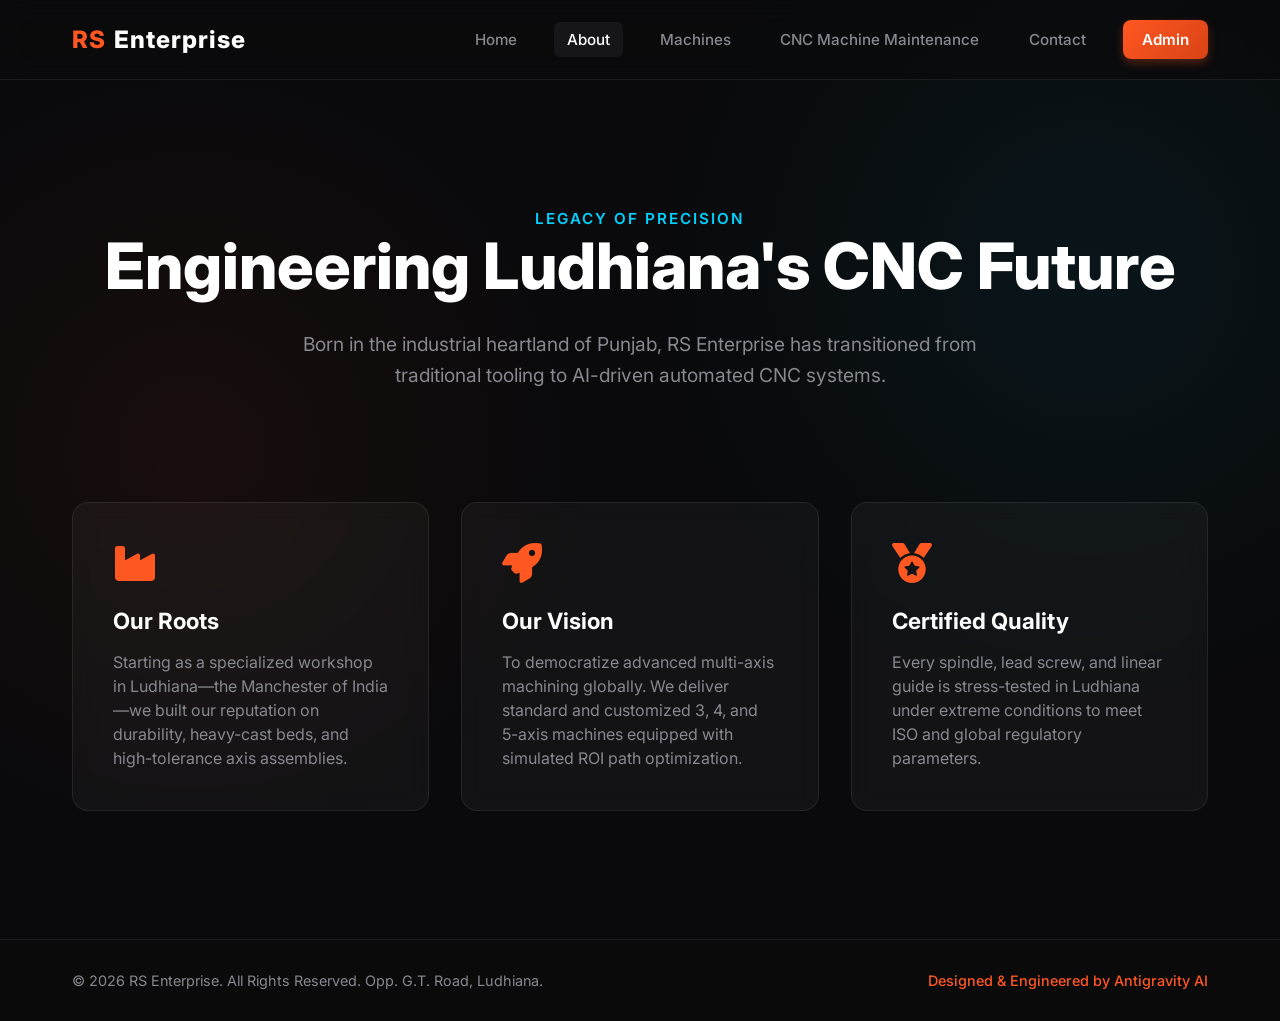
==== commit a4cd5307: "feat: rebrand configurator to CNC Machine Maintenance Portal and dynamic AI troubleshooting" ====
--- a/client/about.html
+++ b/client/about.html
@@ -21,7 +21,7 @@
                 <a href="index.html" class="nav-link">Home</a>
                 <a href="about.html" class="nav-link active">About</a>
                 <a href="machines.html" class="nav-link">Machines</a>
-                <a href="configurator.html" class="nav-link">Configurator</a>
+                <a href="maintenance.html" class="nav-link">CNC Machine Maintenance</a>
                 <a href="contact.html" class="nav-link">Contact</a>
                 <a href="login.html" class="nav-link btn-nav">Admin</a>
             </nav>
--- a/client/styles.css
+++ b/client/styles.css
@@ -1085,6 +1085,183 @@
 /* Hidden utility */
 .hidden {
     display: none !important;
+}
+
+/* ═══ Form Section Titles ═══ */
+.form-section-title {
+    color: var(--accent-orange);
+    font-size: 0.95rem;
+    font-weight: 600;
+    text-transform: uppercase;
+    letter-spacing: 1px;
+    margin-bottom: 1.2rem;
+    display: flex;
+    align-items: center;
+    gap: 0.5rem;
+}
+
+/* ═══ Multi-Image Thumbnails ═══ */
+.image-thumbnails-grid {
+    display: flex;
+    flex-wrap: wrap;
+    gap: 0.8rem;
+    margin-top: 1rem;
+}
+
+.thumb-item {
+    position: relative;
+    width: 100px;
+    height: 100px;
+    border-radius: 10px;
+    overflow: hidden;
+    border: 2px solid var(--glass-border);
+    transition: all 0.2s;
+}
+
+.thumb-item:hover {
+    border-color: var(--accent-blue);
+}
+
+.thumb-item img {
+    width: 100%;
+    height: 100%;
+    object-fit: cover;
+}
+
+.thumb-remove {
+    position: absolute;
+    top: 4px;
+    right: 4px;
+    width: 22px;
+    height: 22px;
+    border-radius: 50%;
+    background: rgba(255, 82, 82, 0.9);
+    border: none;
+    color: #fff;
+    font-size: 0.7rem;
+    cursor: pointer;
+    display: flex;
+    align-items: center;
+    justify-content: center;
+    opacity: 0;
+    transition: opacity 0.2s;
+}
+
+.thumb-item:hover .thumb-remove {
+    opacity: 1;
+}
+
+.thumb-index {
+    position: absolute;
+    bottom: 4px;
+    left: 4px;
+    background: rgba(0, 0, 0, 0.7);
+    color: #fff;
+    font-size: 0.65rem;
+    font-weight: 700;
+    padding: 1px 6px;
+    border-radius: 4px;
+}
+
+/* ═══ Catalog Image Carousel ═══ */
+.catalog-carousel {
+    position: relative;
+    width: 100%;
+    height: 220px;
+    overflow: hidden;
+    background: rgba(0,0,0,0.2);
+}
+
+.catalog-carousel img {
+    width: 100%;
+    height: 100%;
+    object-fit: cover;
+    position: absolute;
+    top: 0;
+    left: 0;
+    opacity: 0;
+    transition: opacity 0.4s;
+}
+
+.catalog-carousel img.carousel-active {
+    opacity: 1;
+}
+
+.carousel-nav {
+    position: absolute;
+    top: 50%;
+    transform: translateY(-50%);
+    background: rgba(0, 0, 0, 0.5);
+    border: none;
+    color: #fff;
+    width: 30px;
+    height: 30px;
+    border-radius: 50%;
+    cursor: pointer;
+    font-size: 0.8rem;
+    display: flex;
+    align-items: center;
+    justify-content: center;
+    z-index: 2;
+    transition: background 0.2s;
+}
+
+.carousel-nav:hover {
+    background: rgba(0, 0, 0, 0.8);
+}
+
+.carousel-prev { left: 8px; }
+.carousel-next { right: 8px; }
+
+.carousel-dots {
+    position: absolute;
+    bottom: 8px;
+    left: 50%;
+    transform: translateX(-50%);
+    display: flex;
+    gap: 5px;
+    z-index: 2;
+}
+
+.carousel-dot {
+    width: 8px;
+    height: 8px;
+    border-radius: 50%;
+    background: rgba(255, 255, 255, 0.4);
+    border: none;
+    cursor: pointer;
+    padding: 0;
+    transition: background 0.2s;
+}
+
+.carousel-dot.dot-active {
+    background: #fff;
+}
+
+/* ═══ Extended Spec Table ═══ */
+.spec-table {
+    width: 100%;
+    border-collapse: collapse;
+    margin-top: 1rem;
+}
+
+.spec-table tr {
+    border-bottom: 1px solid var(--glass-border);
+}
+
+.spec-table td {
+    padding: 0.5rem 0;
+    font-size: 0.85rem;
+}
+
+.spec-table td:first-child {
+    color: var(--text-muted);
+    width: 45%;
+}
+
+.spec-table td:last-child {
+    font-weight: 600;
+    text-align: right;
 }
 
 /* ═══ Machine Catalog Page ═══ */
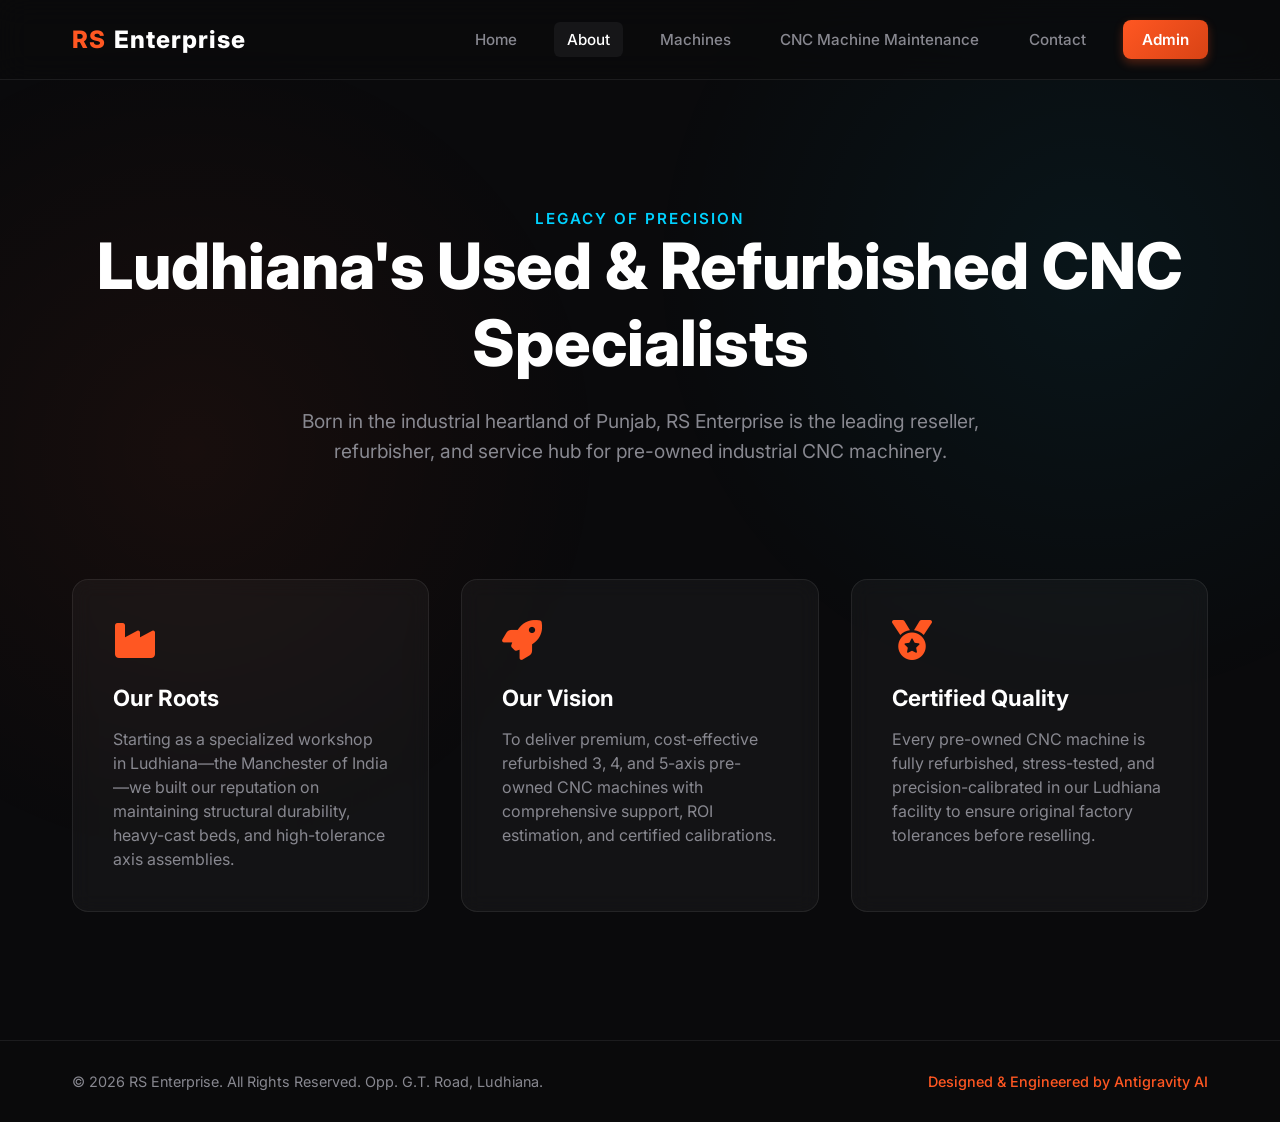
==== commit d787886a: "feat: rebrand site copywriting to highlight pre-owned & refurbished CNC machine reselling instead of" ====
--- a/client/about.html
+++ b/client/about.html
@@ -35,8 +35,8 @@
     <main class="page-container">
         <section class="hero-section" style="padding-bottom: 2rem;">
             <span class="hero-tagline">Legacy of Precision</span>
-            <h1 class="hero-title">Engineering Ludhiana's CNC Future</h1>
-            <p class="hero-subtitle">Born in the industrial heartland of Punjab, RS Enterprise has transitioned from traditional tooling to AI-driven automated CNC systems.</p>
+            <h1 class="hero-title">Ludhiana's Used & Refurbished CNC Specialists</h1>
+            <p class="hero-subtitle">Born in the industrial heartland of Punjab, RS Enterprise is the leading reseller, refurbisher, and service hub for pre-owned industrial CNC machinery.</p>
         </section>
 
         <!-- Legacy Cards Grid -->
@@ -44,17 +44,17 @@
             <div class="feature-card">
                 <i class="fa-solid fa-industry"></i>
                 <h3>Our Roots</h3>
-                <p>Starting as a specialized workshop in Ludhiana—the Manchester of India—we built our reputation on durability, heavy-cast beds, and high-tolerance axis assemblies.</p>
+                <p>Starting as a specialized workshop in Ludhiana—the Manchester of India—we built our reputation on maintaining structural durability, heavy-cast beds, and high-tolerance axis assemblies.</p>
             </div>
             <div class="feature-card">
                 <i class="fa-solid fa-rocket"></i>
                 <h3>Our Vision</h3>
-                <p>To democratize advanced multi-axis machining globally. We deliver standard and customized 3, 4, and 5-axis machines equipped with simulated ROI path optimization.</p>
+                <p>To deliver premium, cost-effective refurbished 3, 4, and 5-axis pre-owned CNC machines with comprehensive support, ROI estimation, and certified calibrations.</p>
             </div>
             <div class="feature-card">
                 <i class="fa-solid fa-medal"></i>
                 <h3>Certified Quality</h3>
-                <p>Every spindle, lead screw, and linear guide is stress-tested in Ludhiana under extreme conditions to meet ISO and global regulatory parameters.</p>
+                <p>Every pre-owned CNC machine is fully refurbished, stress-tested, and precision-calibrated in our Ludhiana facility to ensure original factory tolerances before reselling.</p>
             </div>
         </div>
     </main>
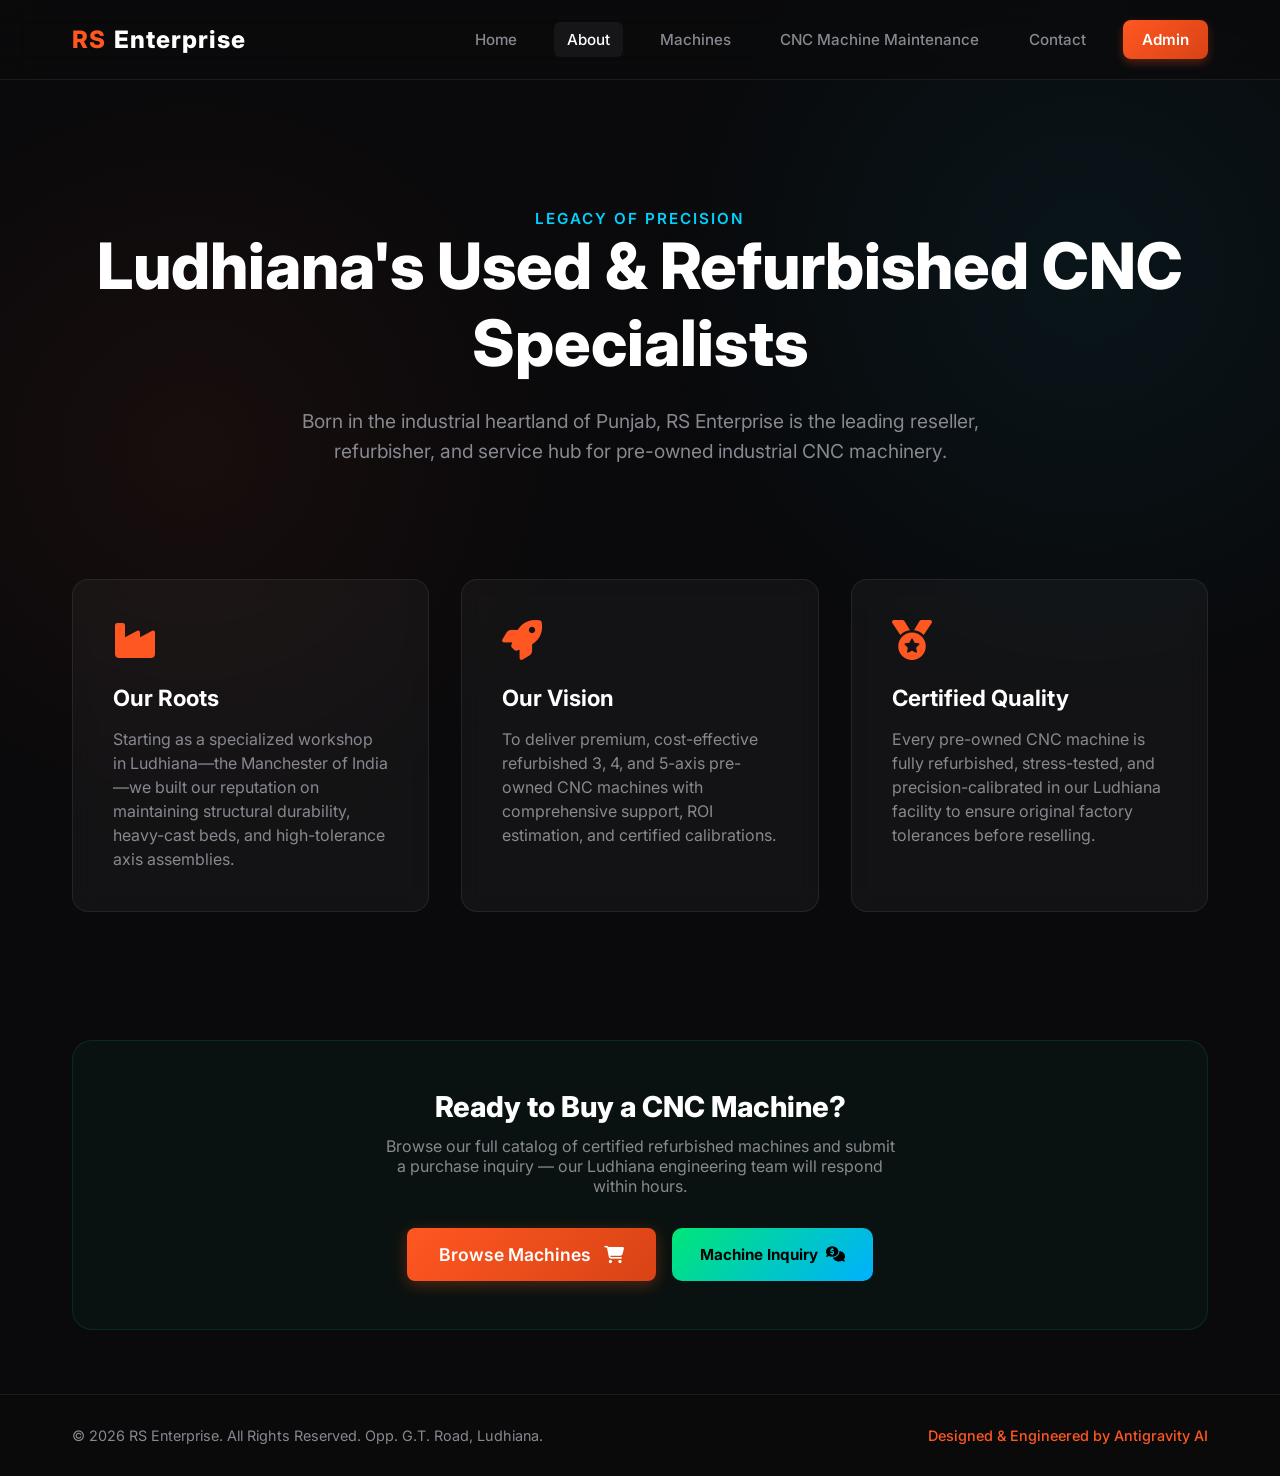
==== commit af582935: "Add Inquiry CTA throughout site: homepage hero+cards, about page banner, contact page, machines deep" ====
--- a/client/about.html
+++ b/client/about.html
@@ -57,6 +57,16 @@
                 <p>Every pre-owned CNC machine is fully refurbished, stress-tested, and precision-calibrated in our Ludhiana facility to ensure original factory tolerances before reselling.</p>
             </div>
         </div>
+
+        <!-- Inquiry CTA Banner -->
+        <section style="margin-top: 4rem; text-align: center; padding: 3rem 2rem; background: rgba(0,230,118,0.04); border: 1px solid rgba(0,230,118,0.12); border-radius: 20px;">
+            <h2 style="color: #fff; font-size: 1.8rem; font-weight: 800; margin-bottom: 0.75rem;">Ready to Buy a CNC Machine?</h2>
+            <p style="color: var(--text-muted); font-size: 1rem; margin-bottom: 2rem; max-width: 520px; margin-left: auto; margin-right: auto;">Browse our full catalog of certified refurbished machines and submit a purchase inquiry — our Ludhiana engineering team will respond within hours.</p>
+            <div style="display: flex; gap: 1rem; justify-content: center; flex-wrap: wrap;">
+                <a href="machines.html" class="btn-primary">Browse Machines <i class="fa-solid fa-cart-shopping"></i></a>
+                <a href="machines.html#inquiry" style="display:inline-flex;align-items:center;gap:8px;padding:0.75rem 1.75rem;background:linear-gradient(135deg,#00e676,#00b0ff);color:#000;font-weight:700;font-size:0.95rem;border-radius:10px;text-decoration:none;">Machine Inquiry <i class="fa-solid fa-comments-dollar"></i></a>
+            </div>
+        </section>
     </main>
 
     <!-- Global Footer -->
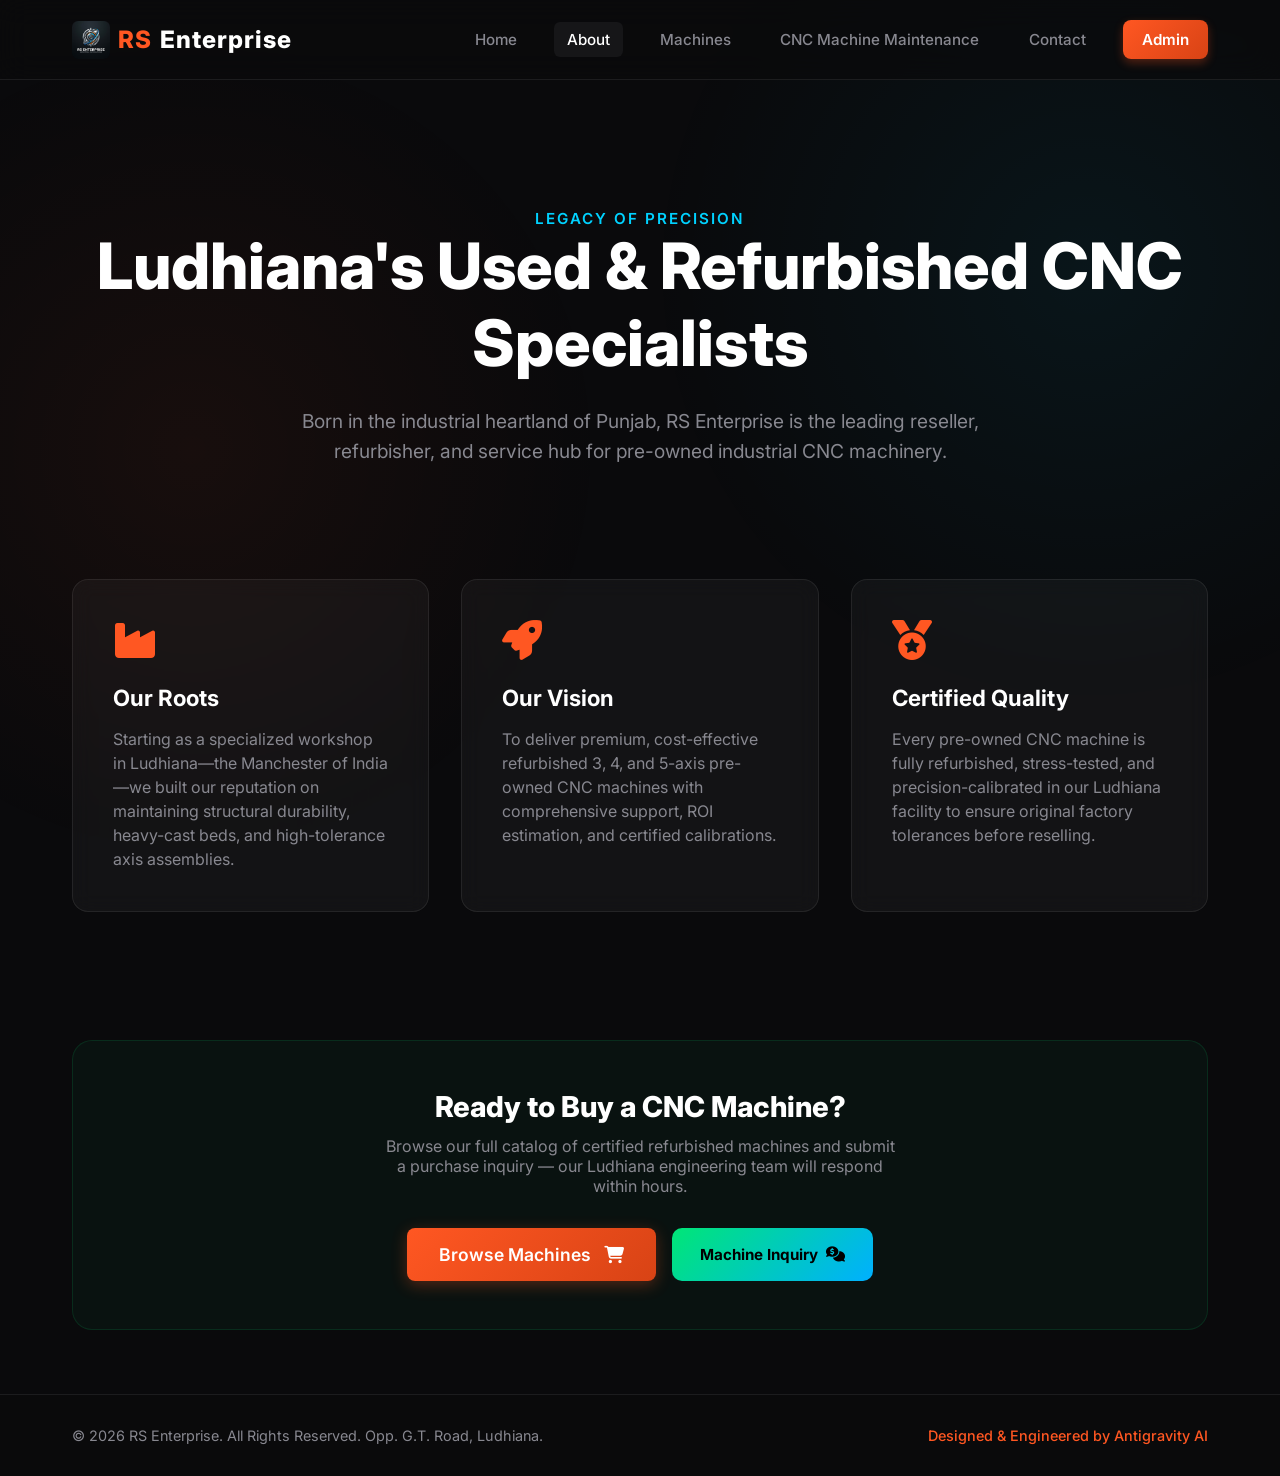
==== commit 2089005a: "Add newly generated RS Enterprise logo to all website navigation bars" ====
--- a/client/about.html
+++ b/client/about.html
@@ -15,6 +15,7 @@
     <header class="glass-navbar">
         <div class="nav-container">
             <a href="index.html" class="logo">
+                <img src="rs_logo.png" alt="RS Enterprise Logo" style="height: 38px; border-radius: 6px;">
                 <span class="logo-bold">RS</span> Enterprise
             </a>
             <nav class="nav-menu" id="nav-menu">
